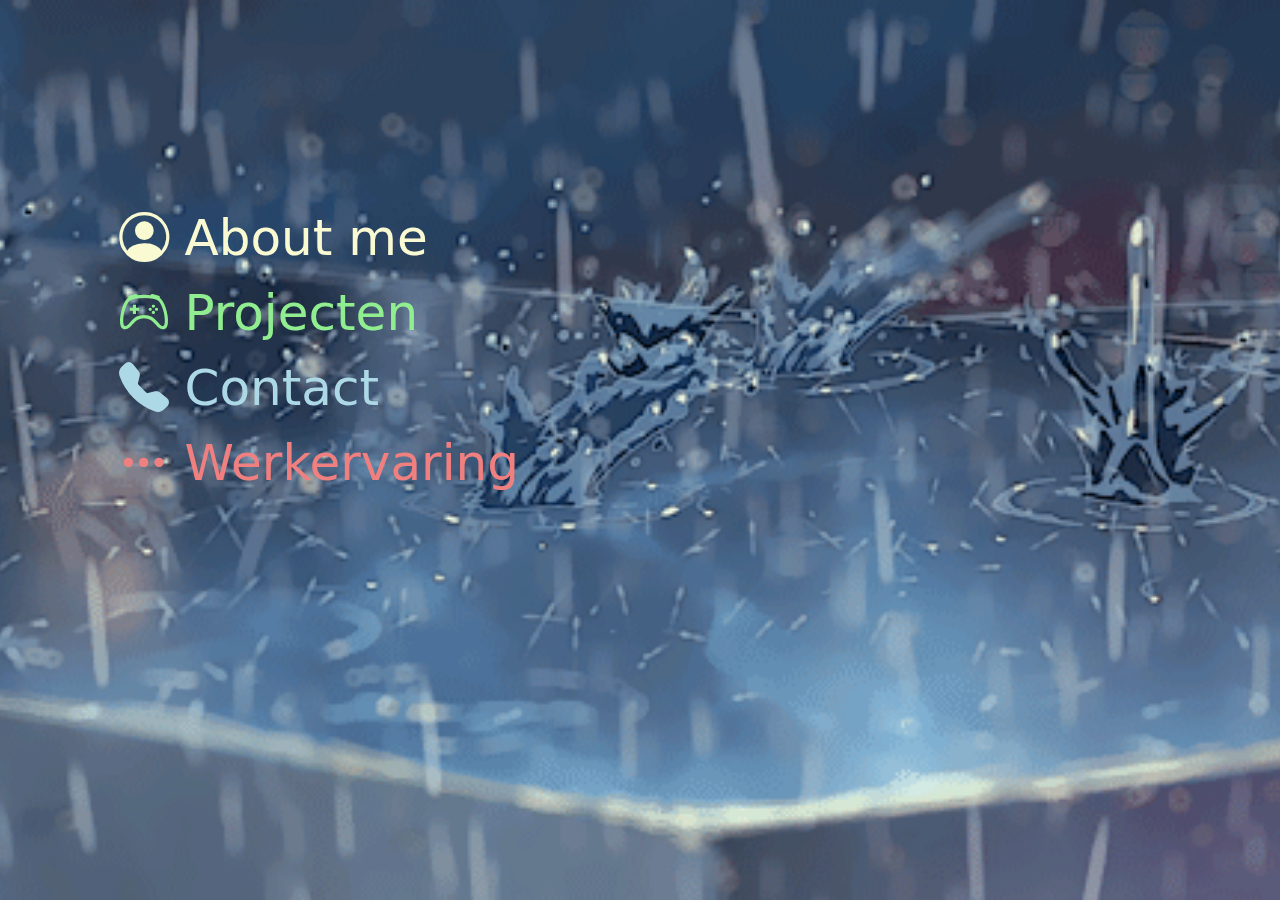
==== html/index.html @ 46948d78 "home page klaar" ====
<!DOCTYPE html>
<html lang="en">

<head>
    <meta charset="UTF-8">
    <meta http-equiv="X-UA-Compatible" content="IE=edge">
    <link href="https://cdn.jsdelivr.net/npm/bootstrap@5.3.3/dist/css/bootstrap.min.css" rel="stylesheet"
        integrity="sha384-QWTKZyjpPEjISv5WaRU9OFeRpok6YctnYmDr5pNlyT2bRjXh0JMhjY6hW+ALEwIH" crossorigin="anonymous">
    <script defer src="https://cdn.jsdelivr.net/npm/bootstrap@5.3.3/dist/js/bootstrap.bundle.min.js"
        integrity="sha384-YvpcrYf0tY3lHB60NNkmXc5s9fDVZLESaAA55NDzOxhy9GkcIdslK1eN7N6jIeHz"
        crossorigin="anonymous"></script>
    <link rel="stylesheet" href="/css/style.css">
    <meta name="viewport" content="width=device-width, initial-scale=1.0">
    <link rel="stylesheet" href="https://cdn.jsdelivr.net/npm/bootstrap-icons@1.11.3/font/bootstrap-icons.min.css">
    <title>Dhakir</title>
</head>

<body>
    <div class="container-fluid background">
        <div class="row">
            <div class="col-1"></div>
            <div class="col-4">
                <div class="col-12 link">
                    <a class="txt yl" href="aboutme.html"><i class="bi bi-person-circle"></i> About me</a>
                </div>
                <div class="col-12">
                    <a class="txt gr" href=""><i class="bi bi-controller"></i> Projecten</a>
                </div>
                <div class="col-12">
                    <a class="txt bl" href=""><i class="bi bi-telephone-fill"></i> Contact</a>
                </div>
                <div class="col-12">
                    <a class="txt rd" href=""><i class="bi bi-three-dots"></i> Werkervaring</a>
                </div>
            </div>
            <div class="col-2"></div>
            <div class="col-4">
                <!-- an img -->
            </div>
            <div class="col-1"></div>
        </div>
    </div>
</body>

</html>
---- css/style.css ----
.background {
    background-image: url('/img/rain.gif');
    background-position: center;
    background-size: cover;
    overflow: hidden;
    height: 100vh;
}

.link{
    margin-top: 50%;
}

.txt{
    margin-top: 4px;
    color: aliceblue;
    text-decoration: none;
    font-size: 50px;
}

.yl{
    color: lightgoldenrodyellow;
}

.gr{
    color: lightgreen;
}

.bl{
    color: lightblue;
}

.rd{
    color: lightcoral;
}

/* about me */

.background-abme{
    height: 100vh;
    background-color: black;
}

.header-abme{
    height: 20%;
}

.header-abme-div{
    height: 50%;
    display: flex;
    justify-content: center;
    background-color: lightgreen;

}

.header-txt-abme{
    color: white;
    margin-top: 4%;
    font-size: 30px;
}

.hd-div-abme{
    height: 100%
}
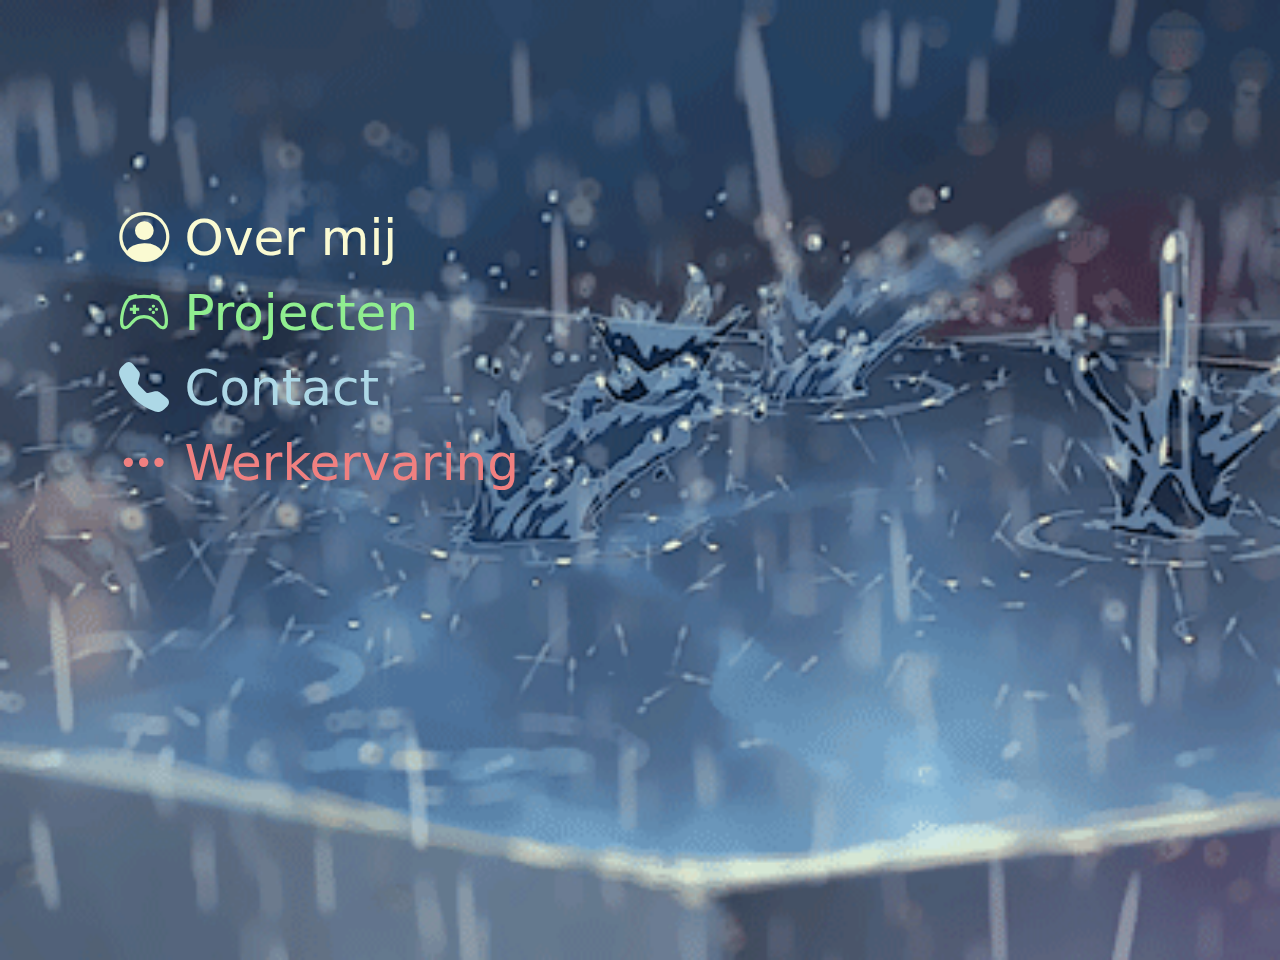
==== commit 9e113f6f: "abme done" ====
--- a/html/index.html
+++ b/html/index.html
@@ -21,7 +21,7 @@
             <div class="col-1"></div>
             <div class="col-4">
                 <div class="col-12 link">
-                    <a class="txt yl" href="aboutme.html"><i class="bi bi-person-circle"></i> About me</a>
+                    <a class="txt yl" href="aboutme.html"><i class="bi bi-person-circle"></i> Over mij</a>
                 </div>
                 <div class="col-12">
                     <a class="txt gr" href=""><i class="bi bi-controller"></i> Projecten</a>
--- a/css/style.css
+++ b/css/style.css
@@ -3,48 +3,51 @@
     background-position: center;
     background-size: cover;
     overflow: hidden;
-    height: 100vh;
+    min-height: 960px;
 }
 
-.link{
+.link { 
     margin-top: 50%;
 }
 
-.txt{
+.txt {
     margin-top: 4px;
     color: aliceblue;
     text-decoration: none;
     font-size: 50px;
 }
 
-.yl{
+.yl {
     color: lightgoldenrodyellow;
 }
 
-.gr{
+.gr {
     color: lightgreen;
 }
 
-.bl{
+.bl {
     color: lightblue;
 }
 
-.rd{
+.rd {
     color: lightcoral;
 }
 
 /* about me */
 
-.background-abme{
-    height: 100vh;
-    background-color: black;
+.background-abme {
+    background-image: url('/img/rainbg2.gif');
+    background-position: center;
+    background-size: cover;
+    overflow: hidden;
+    min-height: 960px;
 }
 
-.header-abme{
+.header-abme {
     height: 20%;
 }
 
-.header-abme-div{
+.header-abme-div {
     height: 50%;
     display: flex;
     justify-content: center;
@@ -52,12 +55,31 @@
 
 }
 
-.header-txt-abme{
+.header-txt-abme {
     color: white;
     margin-top: 4%;
     font-size: 30px;
+    text-decoration: none;
 }
 
-.hd-div-abme{
+.hd-div-abme {
     height: 100%
+}
+
+.big-div-abme {
+    background-color: #000000;
+    padding: 20px;
+    border-radius: 10px;
+    box-shadow: 0px 0px 10px rgba(0, 0, 0, 0.1);
+    transition: background-color 0.3s ease;
+    /* Smooth overgang voor hover-effect */
+}
+
+.big-div-abme:hover {
+    background-color: rgb(255, 255, 255);
+    /* Nieuwe achtergrondkleur bij hover */
+}
+
+.txt-abme {
+    color: lightgreen;
 }